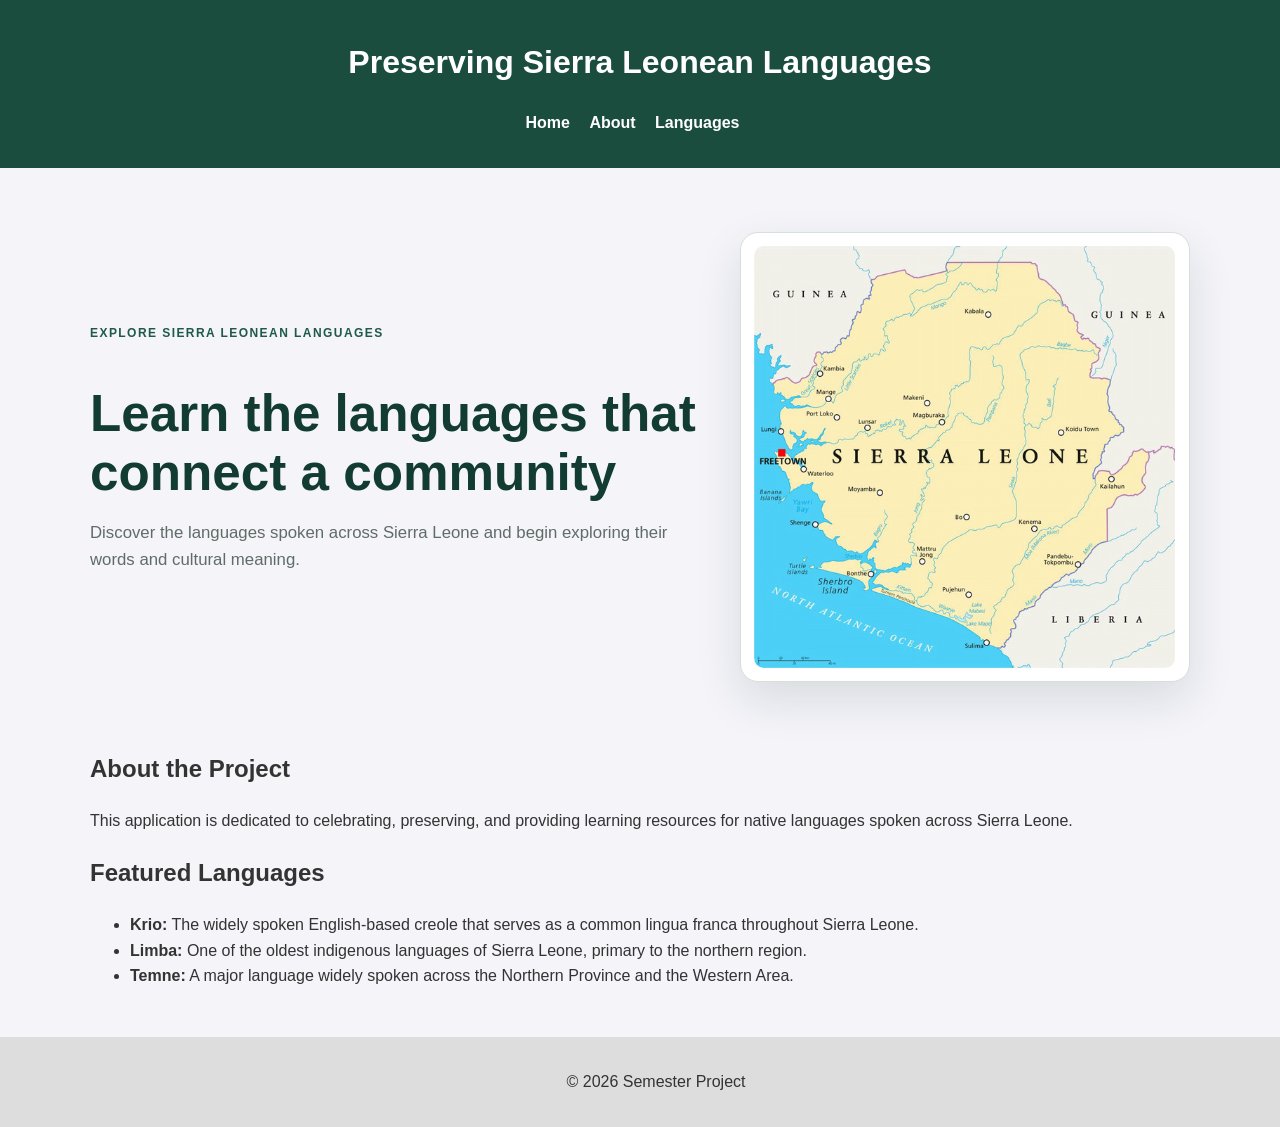
==== index.html @ 0d0468a3 "feat: add project image to homepage hero Places the uploaded image beside the homepage hero content " ====
<!DOCTYPE html>
<html lang="en">
<head>
	<title>Sierra Leone Languages Project</title>
	<link rel="stylesheet" href="styles.css">
</head>
<body>
	<header>
		<h1>Preserving Sierra Leonean Languages</h1>
		<nav>
			<ul>
				<li><a href="index.html">Home</a></li>
				<li><a href="#about">About</a></li>
				<li><a href="#languages">Languages</a></li>
			</ul>
		</nav>
	</header>

	<main>
		<section class="hero" aria-labelledby="hero-title">
			<div class="hero-copy">
				<p class="eyebrow">Explore Sierra Leonean languages</p>
				<h2 id="hero-title">Learn the languages that connect a community</h2>
				<p>Discover the languages spoken across Sierra Leone and begin exploring their words and cultural meaning.</p>
			</div>
			<figure class="hero-image">
				<img src="image/image.png" alt="Project image showing the Sierra Leone language theme">
			</figure>
		</section>

		<section id="about">
			<h2>About the Project</h2>
			<p>This application is dedicated to celebrating, preserving, and providing learning resources for native languages spoken across Sierra Leone.</p>
		</section>

		<section id="languages">
			<h2>Featured Languages</h2>
			<ul>
				<li><strong>Krio:</strong> The widely spoken English-based creole that serves as a common lingua franca throughout Sierra Leone.</li>
				<li><strong>Limba:</strong> One of the oldest indigenous languages of Sierra Leone, primary to the northern region.</li>
				<li><strong>Temne:</strong> A major language widely spoken across the Northern Province and the Western Area.</li>
			</ul>
		</section>
	</main>

	<footer>
		<p>&copy; 2026 Semester Project</p>
	</footer>
</body>
</html>
---- styles.css ----
body {
    font-family: Arial, sans-serif;
    line-height: 1.6;
    margin: 0;
    padding: 0;
    color: #333;
    background-color: #f4f4f9;
}

header {
    background-color: #1b4d3e;
    color: white;
    padding: 1rem 2rem;
    text-align: center;
}

nav ul {
    list-style: none;
    padding: 0;
}

nav ul li {
    display: inline;
    margin-right: 15px;
}

nav ul li a {
    color: white;
    text-decoration: none;
    font-weight: bold;
}

main {
    padding: 2rem;
    max-width: 1100px;
    margin: auto;
}

.hero {
    display: grid;
    grid-template-columns: minmax(0, 1.15fr) minmax(260px, 0.85fr);
    align-items: center;
    gap: 2.5rem;
    padding: 2rem 0 3rem;
}

.hero-copy {
    max-width: 680px;
}

.hero-copy h2 {
    margin-bottom: 1rem;
    color: #123b31;
    font-size: clamp(2rem, 4vw, 3.5rem);
    line-height: 1.15;
}

.hero-copy p:last-child {
    color: #5f6c67;
    font-size: 1.05rem;
}

.eyebrow {
    margin: 0 0 0.6rem;
    color: #1f5a48;
    font-family: Arial, sans-serif;
    font-size: 0.75rem;
    font-weight: 800;
    letter-spacing: 0.12em;
    text-transform: uppercase;
}

.hero-image {
    margin: 0;
    padding: 0.85rem;
    background: #ffffff;
    border: 1px solid #d8ded9;
    border-radius: 18px;
    box-shadow: 0 18px 45px rgba(20, 52, 44, 0.12);
}

.hero-image img {
    display: block;
    width: 100%;
    aspect-ratio: 1;
    object-fit: cover;
    border-radius: 10px;
}

footer {
    text-align: center;
    padding: 1rem;
    background-color: #ddd;
    position: relative;
    bottom: 0;
    width: 100%;
}

@media (max-width: 720px) {
    .hero {
        grid-template-columns: 1fr;
    }

    .hero-image {
        max-width: 480px;
        margin: 0 auto;
    }
}
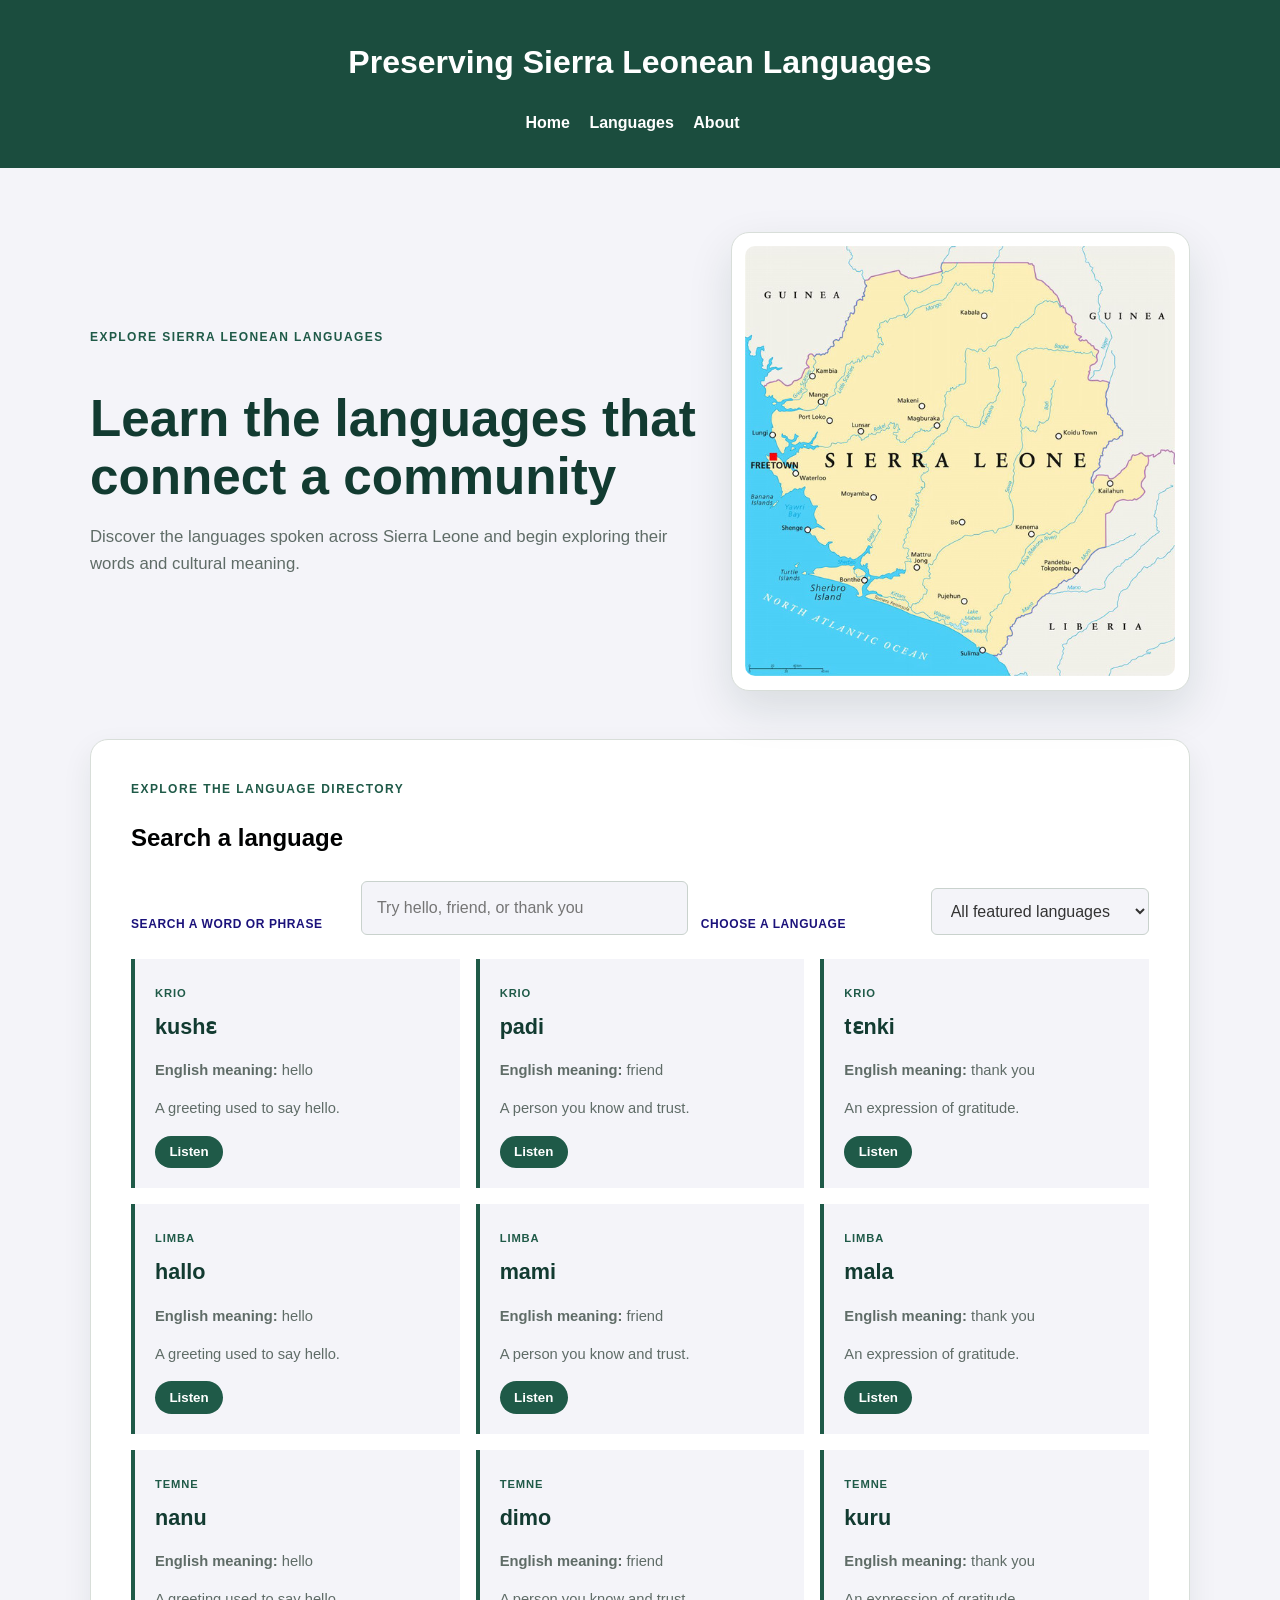
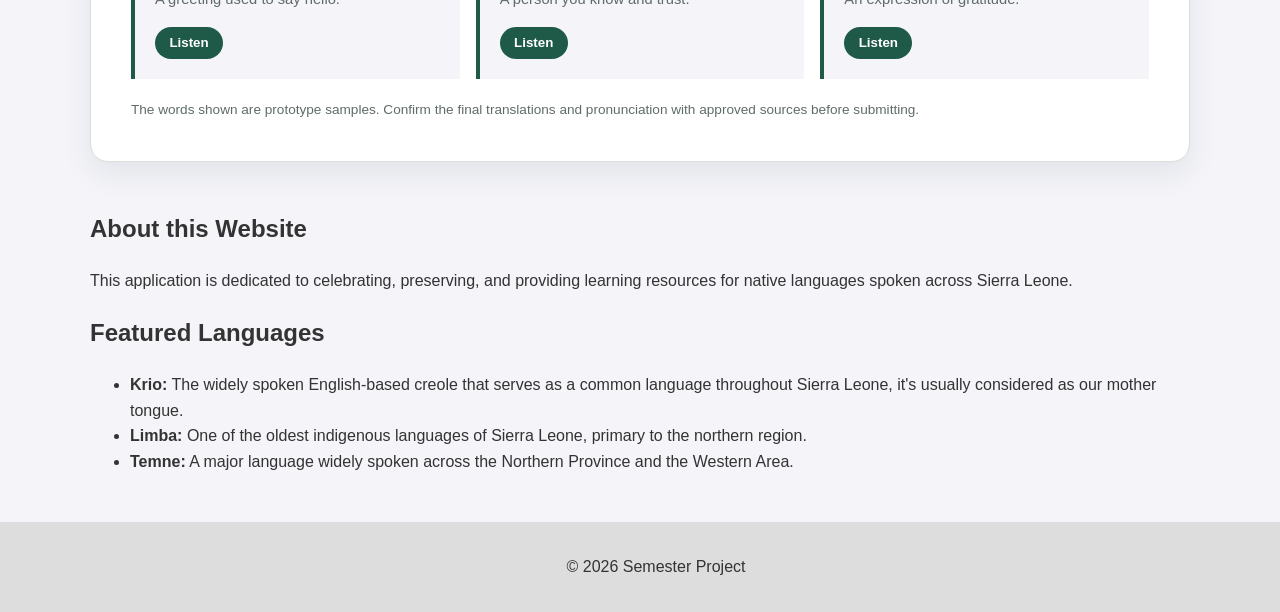
==== commit e3f7c1b0: "feat: add language search and pronunciation" ====
--- a/index.html
+++ b/index.html
@@ -7,11 +7,11 @@
 <body>
 	<header>
 		<h1>Preserving Sierra Leonean Languages</h1>
-		<nav>
+		<nav aria-label="Main navigation">
 			<ul>
 				<li><a href="index.html">Home</a></li>
-				<li><a href="#about">About</a></li>
-				<li><a href="#languages">Languages</a></li>
+				<li><a href="languages.html">Languages</a></li>
+				<li><a href="about.html">About</a></li>
 			</ul>
 		</nav>
 	</header>
@@ -28,15 +28,36 @@
 			</figure>
 		</section>
 
+		<section class="language-search-section" aria-labelledby="search-title">
+			<div class="search-heading">
+				<p class="eyebrow">Explore the language directory</p>
+				<h2 id="search-title">Search a language</h2>
+			</div>
+			<div class="search-controls">
+				<label for="language-search">Search a word or phrase</label>
+				<input id="language-search" type="search" placeholder="Try hello, friend, or thank you" autocomplete="off">
+				<label for="language-select">Choose a language</label>
+				<select id="language-select">
+					<option value="all">All featured languages</option>
+					<option value="Krio">Krio</option>
+					<option value="Limba">Limba</option>
+					<option value="Temne">Temne</option>
+				</select>
+			</div>
+			<div id="language-results" class="language-results" aria-live="polite"></div>
+			<p class="dictionary-note">The words shown are prototype samples. Confirm the final translations and pronunciation with approved sources before submitting.</p>
+		</section>
+	<script src="app.js"></script>
+
 		<section id="about">
-			<h2>About the Project</h2>
+			<h2>About this Website</h2>
 			<p>This application is dedicated to celebrating, preserving, and providing learning resources for native languages spoken across Sierra Leone.</p>
 		</section>
 
 		<section id="languages">
 			<h2>Featured Languages</h2>
 			<ul>
-				<li><strong>Krio:</strong> The widely spoken English-based creole that serves as a common lingua franca throughout Sierra Leone.</li>
+				<li><strong>Krio:</strong> The widely spoken English-based creole that serves as a common language throughout Sierra Leone, it's usually considered as our mother tongue.</li>
 				<li><strong>Limba:</strong> One of the oldest indigenous languages of Sierra Leone, primary to the northern region.</li>
 				<li><strong>Temne:</strong> A major language widely spoken across the Northern Province and the Western Area.</li>
 			</ul>
--- a/styles.css
+++ b/styles.css
@@ -71,6 +71,9 @@
 }
 
 .hero-image {
+    justify-self: end;
+    width: 100%;
+    max-width: 430px;
     margin: 0;
     padding: 0.85rem;
     background: #ffffff;
@@ -82,9 +85,206 @@
 .hero-image img {
     display: block;
     width: 100%;
+    max-height: 440px;
     aspect-ratio: 1;
     object-fit: cover;
     border-radius: 10px;
+}
+
+.language-search-section {
+    margin: 0 0 3rem;
+    padding: 2.5rem;
+    background: #ffffff;
+    border: 1px solid #d8ded9;
+    border-radius: 18px;
+    box-shadow: 0 12px 30px rgba(20, 52, 44, 0.08);
+}
+
+.search-heading {
+    margin-bottom: 1.5rem;
+}
+
+.search-heading h2 {
+    margin-bottom: 0;
+    color: #000101;
+}
+
+.search-controls {
+    display: grid;
+    grid-template-columns: 1fr 1.5fr 1fr 1fr;
+    gap: 0.8rem;
+    align-items: end;
+}
+
+.search-controls label {
+    display: block;
+    color: #1b127b;
+    font-family: Arial, sans-serif;
+    font-size: 0.75rem;
+    font-weight: 800;
+    letter-spacing: 0.05em;
+    text-transform: uppercase;
+}
+
+.search-controls input,
+.search-controls select {
+    width: 100%;
+    padding: 0.8rem 0.9rem;
+    color: #333;
+    background: #f4f4f9;
+    border: 1px solid #c9d2cd;
+    border-radius: 6px;
+    font: inherit;
+}
+
+.search-controls input:focus,
+.search-controls select:focus {
+    outline: 3px solid rgba(31, 90, 72, 0.2);
+    border-color: #1f5a48;
+}
+
+.language-results {
+    display: grid;
+    grid-template-columns: repeat(3, 1fr);
+    gap: 1rem;
+    margin-top: 1.5rem;
+}
+
+.result-card {
+    padding: 1.25rem;
+    background: #f4f4f9;
+    border-left: 4px solid #1f5a48;
+}
+
+.result-card span {
+    color: #1f5a48;
+    font-family: Arial, sans-serif;
+    font-size: 0.7rem;
+    font-weight: 800;
+    letter-spacing: 0.08em;
+    text-transform: uppercase;
+}
+
+.result-card h3 {
+    margin: 0.35rem 0;
+    color: #123b31;
+    font-size: 1.35rem;
+}
+
+.result-card p {
+    color: #5f6c67;
+    font-size: 0.92rem;
+}
+
+.listen-button {
+    padding: 0.55rem 0.9rem;
+    color: #ffffff;
+    background: #1f5a48;
+    border: 0;
+    border-radius: 999px;
+    cursor: pointer;
+    font-family: Arial, sans-serif;
+    font-weight: 700;
+}
+
+.listen-button:hover,
+.listen-button:focus-visible {
+    background: #c0b9ae;
+    color: #123b31;
+}
+
+.empty-results {
+    grid-column: 1 / -1;
+    padding: 1.5rem;
+    text-align: center;
+    color: #5f6c67;
+    background: #f4f4f9;
+}
+
+.dictionary-note {
+    margin: 1.25rem 0 0;
+    color: #5f6c67;
+    font-size: 0.85rem;
+}
+
+.language-overview {
+    padding: 2.5rem;
+    background: #ffffff;
+    border: 1px solid #d8ded9;
+    border-radius: 18px;
+    box-shadow: 0 12px 30px rgba(20, 52, 44, 0.08);
+}
+
+.language-overview h2 {
+    color: #123b31;
+}
+
+.language-profile {
+    margin-top: 1.5rem;
+    padding: 1.25rem;
+    background: #f4f4f9;
+    border-left: 4px solid #d99b3e;
+}
+
+.language-profile h3 {
+    margin-top: 0;
+    color: #123b31;
+}
+
+.language-profile p {
+    margin-bottom: 0;
+    color: #5f6c67;
+}
+
+.button {
+    display: inline-block;
+    margin-top: 1.5rem;
+    padding: 0.75rem 1.15rem;
+    color: #ffffff;
+    background: #1f5a48;
+    border-radius: 999px;
+    font-weight: 700;
+    text-decoration: none;
+}
+
+.button:hover,
+.button:focus-visible {
+    background: #d99b3e;
+    color: #123b31;
+}
+
+.about-page {
+    padding: 2.5rem;
+    background: #ffffff;
+    border: 1px solid #d8ded9;
+    border-radius: 18px;
+    box-shadow: 0 12px 30px rgba(20, 52, 44, 0.08);
+}
+
+.about-page h2 {
+    color: #123b31;
+}
+
+.about-goals {
+    display: grid;
+    grid-template-columns: repeat(2, 1fr);
+    gap: 1rem;
+    margin-top: 1.5rem;
+}
+
+.about-goals article {
+    padding: 1.25rem;
+    background: #f4f4f9;
+    border-left: 4px solid #1f5a48;
+}
+
+.about-goals h3 {
+    color: #123b31;
+}
+
+.about-goals p {
+    margin-bottom: 0;
+    color: #5f6c67;
 }
 
 footer {
@@ -105,4 +305,19 @@
         max-width: 480px;
         margin: 0 auto;
     }
+
+    .search-controls,
+    .language-results {
+        grid-template-columns: 1fr;
+    }
+
+    .language-search-section,
+    .language-overview,
+    .about-page {
+        padding: 1.5rem;
+    }
+
+    .about-goals {
+        grid-template-columns: 1fr;
+    }
 }
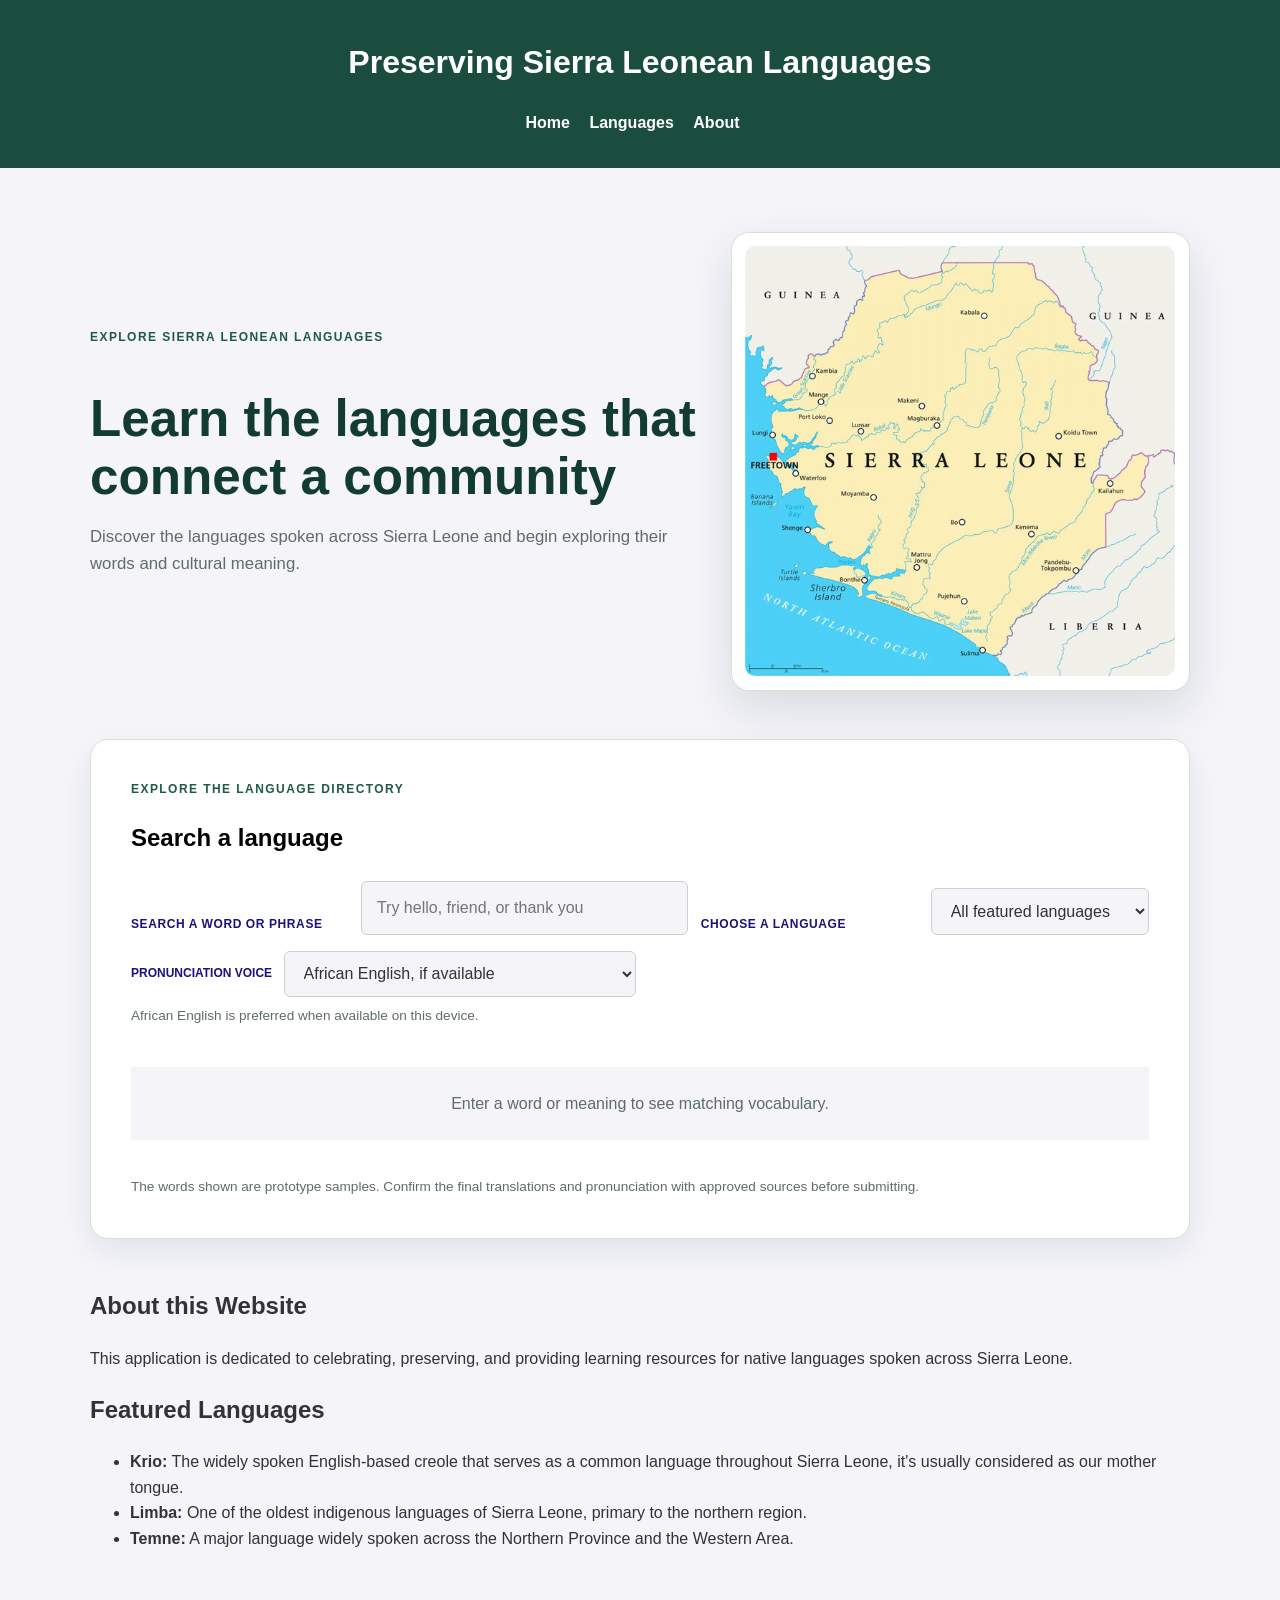
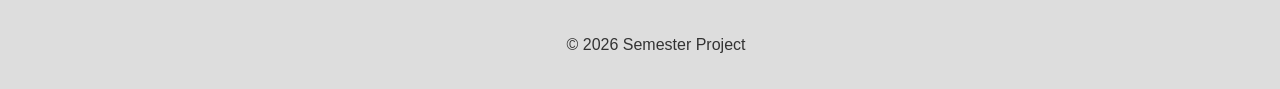
==== commit 9f920b5e: "More words where added to krio and the words can be display when you type on the search bar, still t" ====
--- a/index.html
+++ b/index.html
@@ -44,6 +44,14 @@
 					<option value="Temne">Temne</option>
 				</select>
 			</div>
+				<div class="pronunciation-controls">
+					<label for="pronunciation-voice">Pronunciation voice</label>
+					<select id="pronunciation-voice">
+						<option value="african">African English, if available</option>
+						<option value="device">Default device voice</option>
+					</select>
+				</div>
+				<p id="pronunciation-status" class="pronunciation-status" aria-live="polite">African English is preferred when available on this device.</p>
 			<div id="language-results" class="language-results" aria-live="polite"></div>
 			<p class="dictionary-note">The words shown are prototype samples. Confirm the final translations and pronunciation with approved sources before submitting.</p>
 		</section>
--- a/styles.css
+++ b/styles.css
@@ -127,7 +127,8 @@
 }
 
 .search-controls input,
-.search-controls select {
+.search-controls select,
+.pronunciation-controls select {
     width: 100%;
     padding: 0.8rem 0.9rem;
     color: #333;
@@ -138,9 +139,32 @@
 }
 
 .search-controls input:focus,
-.search-controls select:focus {
+.search-controls select:focus,
+.pronunciation-controls select:focus {
     outline: 3px solid rgba(31, 90, 72, 0.2);
     border-color: #1f5a48;
+}
+
+.pronunciation-controls {
+    display: grid;
+    grid-template-columns: max-content minmax(14rem, 22rem);
+    align-items: center;
+    gap: 0.75rem;
+    margin-top: 1rem;
+}
+
+.pronunciation-controls label {
+    color: #1b127b;
+    font-family: Arial, sans-serif;
+    font-size: 0.75rem;
+    font-weight: 800;
+    text-transform: uppercase;
+}
+
+.pronunciation-status {
+    margin: 0.5rem 0 0;
+    color: #5f6c67;
+    font-size: 0.85rem;
 }
 
 .language-results {
@@ -307,6 +331,7 @@
     }
 
     .search-controls,
+    .pronunciation-controls,
     .language-results {
         grid-template-columns: 1fr;
     }
